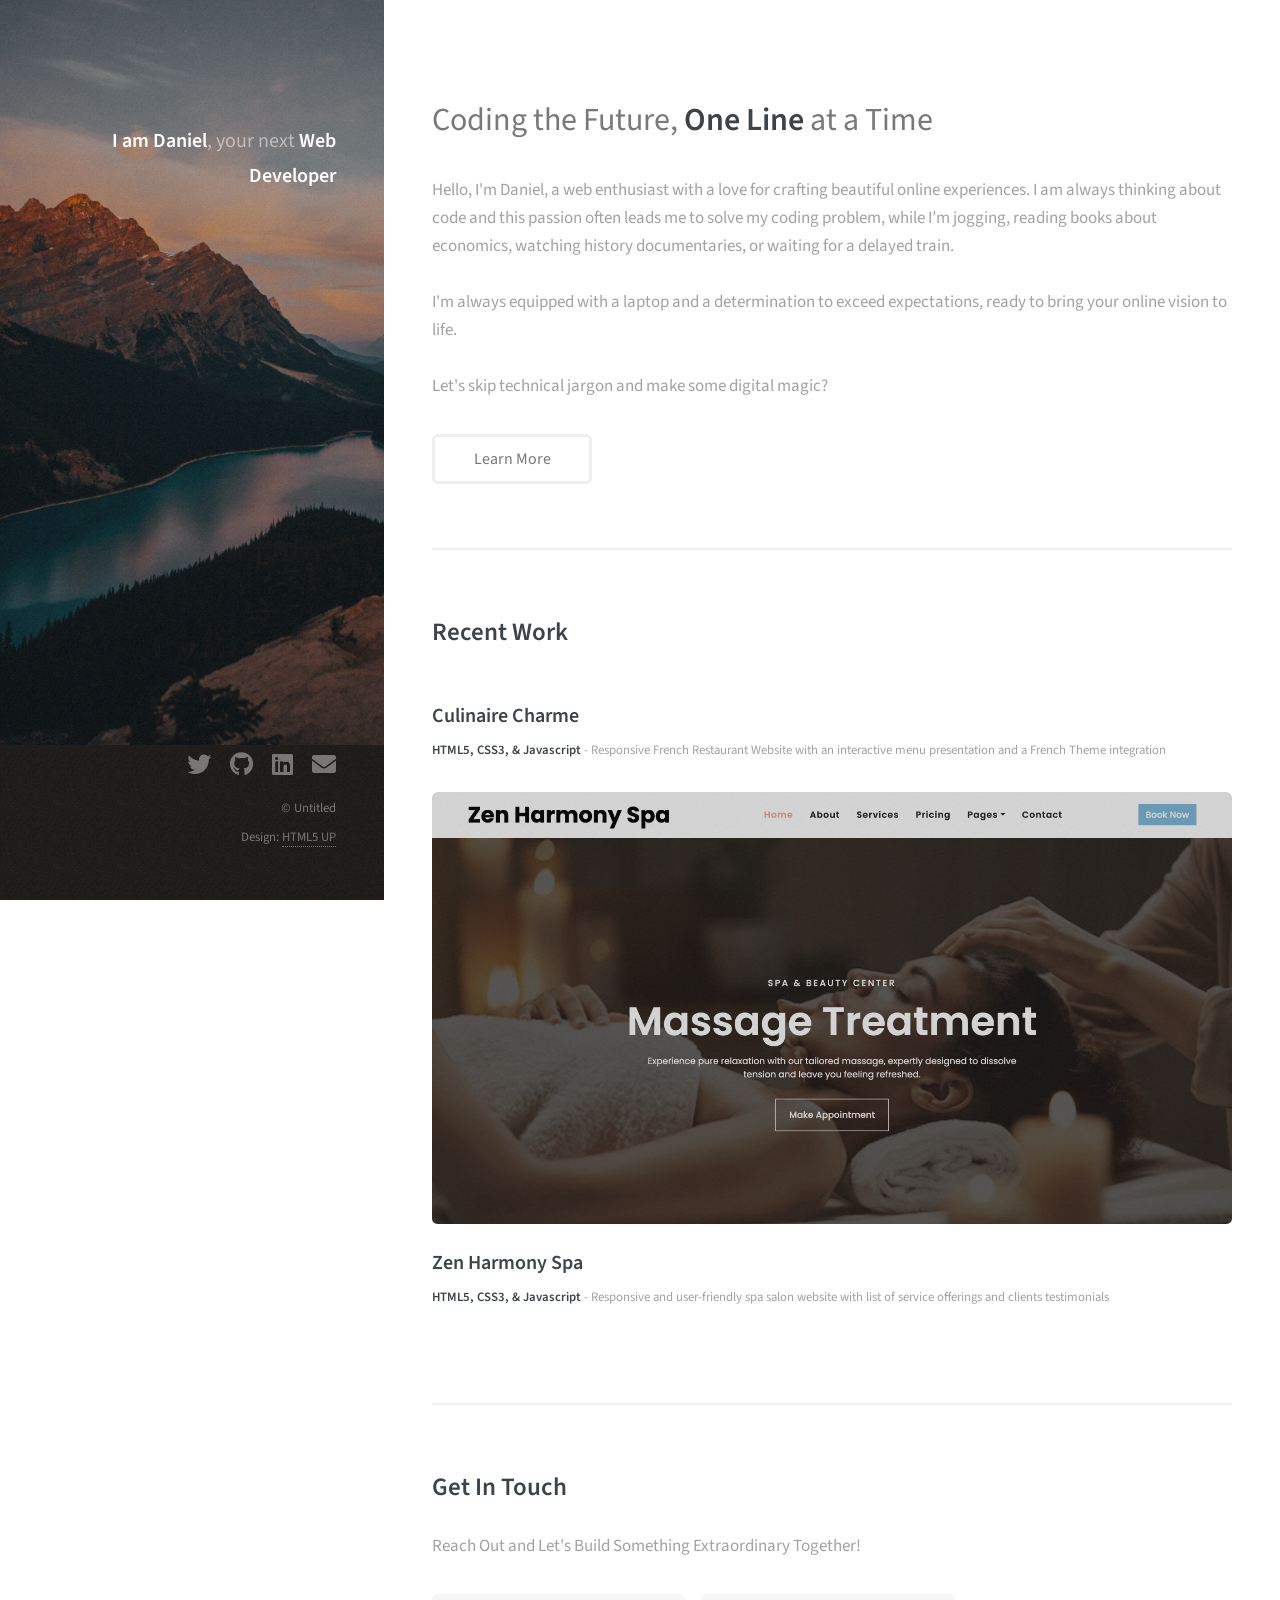
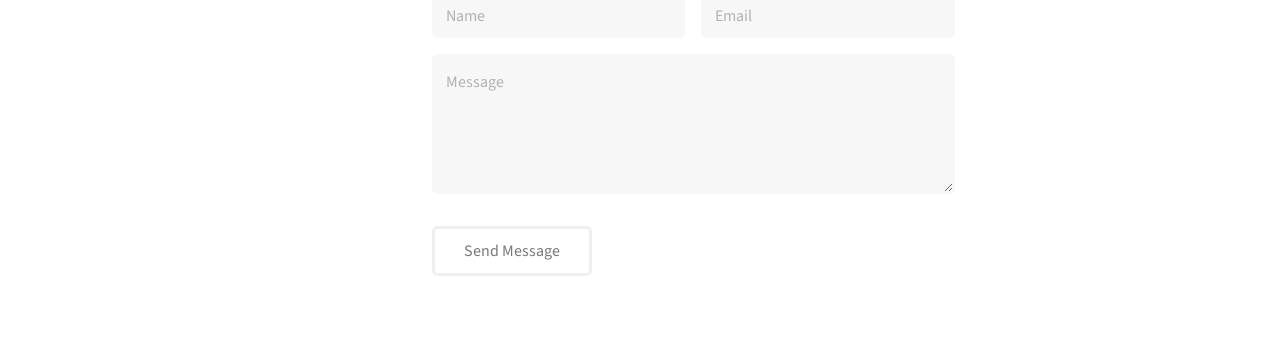
==== portoflio page/index.html @ 296cb133 "Your commit message here" ====
<!DOCTYPE HTML>
<!--
	Strata by HTML5 UP
	html5up.net | @ajlkn
	Free for personal and commercial use under the CCA 3.0 license (html5up.net/license)
-->
<html>

<head>
	<title>Strata by HTML5 UP</title>
	<meta charset="utf-8" />
	<meta name="viewport" content="width=device-width, initial-scale=1, user-scalable=no" />
	<link rel="stylesheet" href="assets/css/main.css" />
</head>

<body class="is-preload">

	<!-- Header -->
	<header id="header">
		<div class="inner">
			<a href="#" class="image avatar"><img
					src="/Users/danielgorbachev/Desktop/100 Devs/headshots/1586202055423.jpeg" alt="" /></a>
			<h1><strong>I am Daniel</strong>, your next<br />
				<strong>Web Developer</strong>
			</h1>
		</div>
	</header>


	<!-- Main -->
	<div id="main">

		<!-- One -->
		<section id="one">
			<header class="major">
				<h2>Coding the Future, <strong> One Line </strong> at a Time</h2>
			</header>
			<p>Hello, I'm Daniel, a web enthusiast with a love for crafting beautiful online experiences. I am always
				thinking about code and this passion often leads me to solve my coding problem, while I’m jogging,
				reading books about economics, watching history documentaries, or waiting for a delayed train.
				<br><br />
				I'm always equipped with a laptop and a determination to exceed expectations, ready to bring your online
				vision
				to life.
				<br><br />
				Let's skip technical jargon and make some digital magic?
			</p>
			<ul class="actions">
				<li><a href="#" class="button" id="learnmore">Learn More</a></li>
			</ul>
		</section>

		<!-- Two -->
		<section id="two">
			<h2><strong> Recent Work</strong></h2>
			<div class="row">
				<div>
					<article class="col-6 col-12-xsmall work-item">
						<a href="/Users/danielgorbachev/Desktop/100 Devs/Portfolio/restaurant/index.html"
							class="image fit thumb"><img src="images/thumbs/02.jpg" alt="" /></a>
						<h3 id="projecttitle"><strong>Culinaire Charme</strong></h3>
						<p><strong> HTML5, CSS3, & Javascript</strong> - Responsive French Restaurant Website with an
							interactive menu
							presentation and a French Theme integration</p>
					</article>
				</div>
				<div>
					<article class="col-6 col-12-xsmall work-item">
						<a href="file:///Users/danielgorbachev/Desktop/100%20Devs/Portfolio/spa-html-template/index.html"
							class="image fit thumb"><img src="images/thumbs/01.jpg" alt="" /></a>
						<h3 id="projecttitle"> <strong> Zen Harmony Spa</strong></h3>
						<p><strong> HTML5, CSS3, & Javascript</strong> - Responsive and user-friendly spa salon website
							with list
							of service
							offerings and clients testimonials </p>
					</article>
				</div>
			</div>
			<!-- <article class="col-6 col-12-xsmall work-item">
					<a href="images/fulls/03.jpg" class="image fit thumb"><img src="images/thumbs/03.jpg" alt="" /></a>
					<h3>Tortor metus commodo</h3>
					<p>Lorem ipsum dolor sit amet nisl sed nullam feugiat.</p>
				</article>
				<article class="col-6 col-12-xsmall work-item">
					<a href="images/fulls/04.jpg" class="image fit thumb"><img src="images/thumbs/04.jpg" alt="" /></a>
					<h3>Quam neque phasellus</h3>
					<p>Lorem ipsum dolor sit amet nisl sed nullam feugiat.</p>
				</article>
				<article class="col-6 col-12-xsmall work-item">
					<a href="images/fulls/05.jpg" class="image fit thumb"><img src="images/thumbs/05.jpg" alt="" /></a>
					<h3>Nunc enim commodo aliquet</h3>
					<p>Lorem ipsum dolor sit amet nisl sed nullam feugiat.</p>
				</article>
				<article class="col-6 col-12-xsmall work-item">
					<a href="images/fulls/06.jpg" class="image fit thumb"><img src="images/thumbs/06.jpg" alt="" /></a>
					<h3>Risus ornare lacinia</h3>
					<p>Lorem ipsum dolor sit amet nisl sed nullam feugiat.</p>
				</article> -->
			<!-- </div>
			<ul class="actions">
				<li><a href="#" class="button">Full Portfolio</a></li>
			</ul> -->
		</section>

		<!-- Three -->
		<section id="three">
			<h2> <strong> Get In Touch</strong></h2>
			<p>Reach Out and Let's Build Something Extraordinary Together!</p>
			<div class="row">
				<div class="col-8 col-12-small">
					<form method="post" action="#">
						<div class="row gtr-uniform gtr-50">
							<div class="col-6 col-12-xsmall"><input type="text" name="name" id="name"
									placeholder="Name" /></div>
							<div class="col-6 col-12-xsmall"><input type="email" name="email" id="email"
									placeholder="Email" /></div>
							<div class="col-12"><textarea name="message" id="message" placeholder="Message"
									rows="4"></textarea></div>
						</div>
					</form>
					<ul class="actions">
						<li><input type="submit" value="Send Message" /></li>
					</ul>
				</div>
				<!-- <div class="col-4 col-12-small">
					<ul class="labeled-icons">
						<li>
							<h3 class="icon solid fa-home"><span class="label">Address</span></h3>
							1234 Somewhere Rd.<br />
							Nashville, TN 00000<br />
							United States
						</li>
						<li>
							<h3 class="icon solid fa-mobile-alt"><span class="label">Phone</span></h3>
							000-000-0000
						</li>
						<li>
							<h3 class="icon solid fa-envelope"><span class="label">Email</span></h3>
							<a href="#">hello@untitled.tld</a>
						</li>
					</ul>
				</div> -->
			</div>
		</section>

		<!-- Four -->
		<!--
					<section id="four">
						<h2>Elements</h2>

						<section>
							<h4>Text</h4>
							<p>This is <b>bold</b> and this is <strong>strong</strong>. This is <i>italic</i> and this is <em>emphasized</em>.
							This is <sup>superscript</sup> text and this is <sub>subscript</sub> text.
							This is <u>underlined</u> and this is code: <code>for (;;) { ... }</code>. Finally, <a href="#">this is a link</a>.</p>
							<hr />
							<header>
								<h4>Heading with a Subtitle</h4>
								<p>Lorem ipsum dolor sit amet nullam id egestas urna aliquam</p>
							</header>
							<p>Nunc lacinia ante nunc ac lobortis. Interdum adipiscing gravida odio porttitor sem non mi integer non faucibus ornare mi ut ante amet placerat aliquet. Volutpat eu sed ante lacinia sapien lorem accumsan varius montes viverra nibh in adipiscing blandit tempus accumsan.</p>
							<header>
								<h5>Heading with a Subtitle</h5>
								<p>Lorem ipsum dolor sit amet nullam id egestas urna aliquam</p>
							</header>
							<p>Nunc lacinia ante nunc ac lobortis. Interdum adipiscing gravida odio porttitor sem non mi integer non faucibus ornare mi ut ante amet placerat aliquet. Volutpat eu sed ante lacinia sapien lorem accumsan varius montes viverra nibh in adipiscing blandit tempus accumsan.</p>
							<hr />
							<h2>Heading Level 2</h2>
							<h3>Heading Level 3</h3>
							<h4>Heading Level 4</h4>
							<h5>Heading Level 5</h5>
							<h6>Heading Level 6</h6>
							<hr />
							<h5>Blockquote</h5>
							<blockquote>Fringilla nisl. Donec accumsan interdum nisi, quis tincidunt felis sagittis eget tempus euismod. Vestibulum ante ipsum primis in faucibus vestibulum. Blandit adipiscing eu felis iaculis volutpat ac adipiscing accumsan faucibus. Vestibulum ante ipsum primis in faucibus lorem ipsum dolor sit amet nullam adipiscing eu felis.</blockquote>
							<h5>Preformatted</h5>
							<pre><code>i = 0;

while (!deck.isInOrder()) {
print 'Iteration ' + i;
deck.shuffle();
i++;
}

print 'It took ' + i + ' iterations to sort the deck.';</code></pre>
						</section>

						<section>
							<h4>Lists</h4>
							<div class="row">
								<div class="col-6 col-12-xsmall">
									<h5>Unordered</h5>
									<ul>
										<li>Dolor pulvinar etiam magna etiam.</li>
										<li>Sagittis adipiscing lorem eleifend.</li>
										<li>Felis enim feugiat dolore viverra.</li>
									</ul>
									<h5>Alternate</h5>
									<ul class="alt">
										<li>Dolor pulvinar etiam magna etiam.</li>
										<li>Sagittis adipiscing lorem eleifend.</li>
										<li>Felis enim feugiat dolore viverra.</li>
									</ul>
								</div>
								<div class="col-6 col-12-xsmall">
									<h5>Ordered</h5>
									<ol>
										<li>Dolor pulvinar etiam magna etiam.</li>
										<li>Etiam vel felis at lorem sed viverra.</li>
										<li>Felis enim feugiat dolore viverra.</li>
										<li>Dolor pulvinar etiam magna etiam.</li>
										<li>Etiam vel felis at lorem sed viverra.</li>
										<li>Felis enim feugiat dolore viverra.</li>
									</ol>
									<h5>Icons</h5>
									<ul class="icons">
										<li><a href="#" class="icon brands fa-twitter"><span class="label">Twitter</span></a></li>
										<li><a href="#" class="icon brands fa-facebook-f"><span class="label">Facebook</span></a></li>
										<li><a href="#" class="icon brands fa-instagram"><span class="label">Instagram</span></a></li>
										<li><a href="#" class="icon brands fa-github"><span class="label">Github</span></a></li>
										<li><a href="#" class="icon brands fa-dribbble"><span class="label">Dribbble</span></a></li>
										<li><a href="#" class="icon brands fa-tumblr"><span class="label">Tumblr</span></a></li>
									</ul>
								</div>
							</div>
							<h5>Actions</h5>
							<ul class="actions">
								<li><a href="#" class="button primary">Default</a></li>
								<li><a href="#" class="button">Default</a></li>
							</ul>
							<ul class="actions small">
								<li><a href="#" class="button primary small">Small</a></li>
								<li><a href="#" class="button small">Small</a></li>
							</ul>
							<div class="row">
								<div class="col-6 col-12-small">
									<ul class="actions stacked">
										<li><a href="#" class="button primary">Default</a></li>
										<li><a href="#" class="button">Default</a></li>
									</ul>
								</div>
								<div class="col-6 col-12-small">
									<ul class="actions stacked">
										<li><a href="#" class="button primary small">Small</a></li>
										<li><a href="#" class="button small">Small</a></li>
									</ul>
								</div>
								<div class="col-6 col-12-small">
									<ul class="actions stacked">
										<li><a href="#" class="button primary fit">Default</a></li>
										<li><a href="#" class="button fit">Default</a></li>
									</ul>
								</div>
								<div class="col-6 col-12-small">
									<ul class="actions stacked">
										<li><a href="#" class="button primary small fit">Small</a></li>
										<li><a href="#" class="button small fit">Small</a></li>
									</ul>
								</div>
							</div>
						</section>

						<section>
							<h4>Table</h4>
							<h5>Default</h5>
							<div class="table-wrapper">
								<table>
									<thead>
										<tr>
											<th>Name</th>
											<th>Description</th>
											<th>Price</th>
										</tr>
									</thead>
									<tbody>
										<tr>
											<td>Item One</td>
											<td>Ante turpis integer aliquet porttitor.</td>
											<td>29.99</td>
										</tr>
										<tr>
											<td>Item Two</td>
											<td>Vis ac commodo adipiscing arcu aliquet.</td>
											<td>19.99</td>
										</tr>
										<tr>
											<td>Item Three</td>
											<td> Morbi faucibus arcu accumsan lorem.</td>
											<td>29.99</td>
										</tr>
										<tr>
											<td>Item Four</td>
											<td>Vitae integer tempus condimentum.</td>
											<td>19.99</td>
										</tr>
										<tr>
											<td>Item Five</td>
											<td>Ante turpis integer aliquet porttitor.</td>
											<td>29.99</td>
										</tr>
									</tbody>
									<tfoot>
										<tr>
											<td colspan="2"></td>
											<td>100.00</td>
										</tr>
									</tfoot>
								</table>
							</div>

							<h5>Alternate</h5>
							<div class="table-wrapper">
								<table class="alt">
									<thead>
										<tr>
											<th>Name</th>
											<th>Description</th>
											<th>Price</th>
										</tr>
									</thead>
									<tbody>
										<tr>
											<td>Item One</td>
											<td>Ante turpis integer aliquet porttitor.</td>
											<td>29.99</td>
										</tr>
										<tr>
											<td>Item Two</td>
											<td>Vis ac commodo adipiscing arcu aliquet.</td>
											<td>19.99</td>
										</tr>
										<tr>
											<td>Item Three</td>
											<td> Morbi faucibus arcu accumsan lorem.</td>
											<td>29.99</td>
										</tr>
										<tr>
											<td>Item Four</td>
											<td>Vitae integer tempus condimentum.</td>
											<td>19.99</td>
										</tr>
										<tr>
											<td>Item Five</td>
											<td>Ante turpis integer aliquet porttitor.</td>
											<td>29.99</td>
										</tr>
									</tbody>
									<tfoot>
										<tr>
											<td colspan="2"></td>
											<td>100.00</td>
										</tr>
									</tfoot>
								</table>
							</div>
						</section>

						<section>
							<h4>Buttons</h4>
							<ul class="actions">
								<li><a href="#" class="button primary">Primary</a></li>
								<li><a href="#" class="button">Default</a></li>
							</ul>
							<ul class="actions">
								<li><a href="#" class="button large">Large</a></li>
								<li><a href="#" class="button">Default</a></li>
								<li><a href="#" class="button small">Small</a></li>
							</ul>
							<ul class="actions fit">
								<li><a href="#" class="button primary fit">Fit</a></li>
								<li><a href="#" class="button fit">Fit</a></li>
							</ul>
							<ul class="actions fit small">
								<li><a href="#" class="button primary fit small">Fit + Small</a></li>
								<li><a href="#" class="button fit small">Fit + Small</a></li>
							</ul>
							<ul class="actions">
								<li><a href="#" class="button primary icon solid fa-download">Icon</a></li>
								<li><a href="#" class="button icon solid fa-download">Icon</a></li>
							</ul>
							<ul class="actions">
								<li><span class="button primary disabled">Primary</span></li>
								<li><span class="button disabled">Default</span></li>
							</ul>
						</section>

						<section>
							<h4>Form</h4>
							<form method="post" action="#">
								<div class="row gtr-uniform gtr-50">
									<div class="col-6 col-12-xsmall">
										<input type="text" name="demo-name" id="demo-name" value="" placeholder="Name" />
									</div>
									<div class="col-6 col-12-xsmall">
										<input type="email" name="demo-email" id="demo-email" value="" placeholder="Email" />
									</div>
									<div class="col-12">
										<select name="demo-category" id="demo-category">
											<option value="">- Category -</option>
											<option value="1">Manufacturing</option>
											<option value="1">Shipping</option>
											<option value="1">Administration</option>
											<option value="1">Human Resources</option>
										</select>
									</div>
									<div class="col-4 col-12-small">
										<input type="radio" id="demo-priority-low" name="demo-priority" checked>
										<label for="demo-priority-low">Low Priority</label>
									</div>
									<div class="col-4 col-12-small">
										<input type="radio" id="demo-priority-normal" name="demo-priority">
										<label for="demo-priority-normal">Normal Priority</label>
									</div>
									<div class="col-4 col-12-small">
										<input type="radio" id="demo-priority-high" name="demo-priority">
										<label for="demo-priority-high">High Priority</label>
									</div>
									<div class="col-6 col-12-small">
										<input type="checkbox" id="demo-copy" name="demo-copy">
										<label for="demo-copy">Email me a copy of this message</label>
									</div>
									<div class="col-6 col-12-small">
										<input type="checkbox" id="demo-human" name="demo-human" checked>
										<label for="demo-human">I am a human and not a robot</label>
									</div>
									<div class="col-12">
										<textarea name="demo-message" id="demo-message" placeholder="Enter your message" rows="6"></textarea>
									</div>
									<div class="col-12">
										<ul class="actions">
											<li><input type="submit" value="Send Message" class="primary" /></li>
											<li><input type="reset" value="Reset" /></li>
										</ul>
									</div>
								</div>
							</form>
						</section>

						<section>
							<h4>Image</h4>
							<h5>Fit</h5>
							<div class="box alt">
								<div class="row gtr-50 gtr-uniform">
									<div class="col-12"><span class="image fit"><img src="images/fulls/05.jpg" alt="" /></span></div>
									<div class="col-4"><span class="image fit"><img src="images/thumbs/01.jpg" alt="" /></span></div>
									<div class="col-4"><span class="image fit"><img src="images/thumbs/02.jpg" alt="" /></span></div>
									<div class="col-4"><span class="image fit"><img src="images/thumbs/03.jpg" alt="" /></span></div>
									<div class="col-4"><span class="image fit"><img src="images/thumbs/04.jpg" alt="" /></span></div>
									<div class="col-4"><span class="image fit"><img src="images/thumbs/05.jpg" alt="" /></span></div>
									<div class="col-4"><span class="image fit"><img src="images/thumbs/06.jpg" alt="" /></span></div>
									<div class="col-4"><span class="image fit"><img src="images/thumbs/03.jpg" alt="" /></span></div>
									<div class="col-4"><span class="image fit"><img src="images/thumbs/02.jpg" alt="" /></span></div>
									<div class="col-4"><span class="image fit"><img src="images/thumbs/01.jpg" alt="" /></span></div>
								</div>
							</div>
							<h5>Left &amp; Right</h5>
							<p><span class="image left"><img src="images/avatar.jpg" alt="" /></span>Fringilla nisl. Donec accumsan interdum nisi, quis tincidunt felis sagittis eget. tempus euismod. Vestibulum ante ipsum primis in faucibus vestibulum. Blandit adipiscing eu felis iaculis volutpat ac adipiscing accumsan eu faucibus. Integer ac pellentesque praesent tincidunt felis sagittis eget. tempus euismod. Vestibulum ante ipsum primis in faucibus vestibulum. Blandit adipiscing eu felis iaculis volutpat ac adipiscing accumsan eu faucibus. Integer ac pellentesque praesent. Donec accumsan interdum nisi, quis tincidunt felis sagittis eget. tempus euismod. Vestibulum ante ipsum primis in faucibus vestibulum. Blandit adipiscing eu felis iaculis volutpat ac adipiscing accumsan eu faucibus. Integer ac pellentesque praesent tincidunt felis sagittis eget. tempus euismod. Vestibulum ante ipsum primis in faucibus vestibulum. Blandit adipiscing eu felis iaculis volutpat ac adipiscing accumsan eu faucibus. Integer ac pellentesque praesent.</p>
							<p><span class="image right"><img src="images/avatar.jpg" alt="" /></span>Fringilla nisl. Donec accumsan interdum nisi, quis tincidunt felis sagittis eget. tempus euismod. Vestibulum ante ipsum primis in faucibus vestibulum. Blandit adipiscing eu felis iaculis volutpat ac adipiscing accumsan eu faucibus. Integer ac pellentesque praesent tincidunt felis sagittis eget. tempus euismod. Vestibulum ante ipsum primis in faucibus vestibulum. Blandit adipiscing eu felis iaculis volutpat ac adipiscing accumsan eu faucibus. Integer ac pellentesque praesent. Donec accumsan interdum nisi, quis tincidunt felis sagittis eget. tempus euismod. Vestibulum ante ipsum primis in faucibus vestibulum. Blandit adipiscing eu felis iaculis volutpat ac adipiscing accumsan eu faucibus. Integer ac pellentesque praesent tincidunt felis sagittis eget. tempus euismod. Vestibulum ante ipsum primis in faucibus vestibulum. Blandit adipiscing eu felis iaculis volutpat ac adipiscing accumsan eu faucibus. Integer ac pellentesque praesent.</p>
						</section>

					</section>
				-->

	</div>

	<!-- Footer -->
	<footer id="footer">
		<div class="inner">
			<ul class="icons">
				<li><a href="https://twitter.com/goribaldy19" class="icon brands fa-twitter"><span
							class="label">Twitter</span></a></li>
				<li><a href="https://github.com/dgorik" class="icon brands fa-github"><span
							class="label">Github</span></a></li>
				<li><a href="https://www.linkedin.com/in/danielgorbachev1/" class="icon brands fa-linkedin"><span
							class="label">Linkedin</span></a></li>
				<li><a href="mailto:dgorbachev06@gmail.com" class="icon solid fa-envelope"><span
							class="label">Email</span></a>
				</li>
			</ul>
			<ul class="copyright">
				<li>&copy; Untitled</li>
				<li>Design: <a href="http://html5up.net">HTML5 UP</a></li>
			</ul>
		</div>
	</footer>

	<!-- Scripts -->
	<script src="assets/js/jquery.min.js"></script>
	<script src="assets/js/jquery.poptrox.min.js"></script>
	<script src="assets/js/browser.min.js"></script>
	<script src="assets/js/breakpoints.min.js"></script>
	<script src="assets/js/util.js"></script>
	<script src="assets/js/main.js"></script>

</body>

</html>
---- portoflio page/assets/css/main.css ----
@import url("fontawesome-all.min.css");
@import url("https://fonts.googleapis.com/css?family=Source+Sans+Pro:400,400italic");

/*
	Strata by HTML5 UP
	html5up.net | @ajlkn
	Free for personal and commercial use under the CCA 3.0 license (html5up.net/license)
*/

html,
body,
div,
span,
applet,
object,
iframe,
h1,
h2,
h3,
h4,
h5,
h6,
p,
blockquote,
pre,
a,
abbr,
acronym,
address,
big,
cite,
code,
del,
dfn,
em,
img,
ins,
kbd,
q,
s,
samp,
small,
strike,
strong,
sub,
sup,
tt,
var,
b,
u,
i,
center,
dl,
dt,
dd,
ol,
ul,
li,
fieldset,
form,
label,
legend,
table,
caption,
tbody,
tfoot,
thead,
tr,
th,
td,
article,
aside,
canvas,
details,
embed,
figure,
figcaption,
footer,
header,
hgroup,
menu,
nav,
output,
ruby,
section,
summary,
time,
mark,
audio,
video {
	margin: 0;
	padding: 0;
	border: 0;
	font-size: 100%;
	font: inherit;
	vertical-align: baseline;
}

article,
aside,
details,
figcaption,
figure,
footer,
header,
hgroup,
menu,
nav,
section {
	display: block;
}

body {
	line-height: 1;
}

ol,
ul {
	list-style: none;
}

blockquote,
q {
	quotes: none;
}

blockquote:before,
blockquote:after,
q:before,
q:after {
	content: '';
	content: none;
}

table {
	border-collapse: collapse;
	border-spacing: 0;
}

body {
	-webkit-text-size-adjust: none;
}

mark {
	background-color: transparent;
	color: inherit;
}

input::-moz-focus-inner {
	border: 0;
	padding: 0;
}

input,
select,
textarea {
	-moz-appearance: none;
	-webkit-appearance: none;
	-ms-appearance: none;
	appearance: none;
}

/* Basic */

html {
	box-sizing: border-box;
}

*,
*:before,
*:after {
	box-sizing: inherit;
}

body {
	background: #fff;
}

body.is-preload *,
body.is-preload *:before,
body.is-preload *:after {
	-moz-animation: none !important;
	-webkit-animation: none !important;
	-ms-animation: none !important;
	animation: none !important;
	-moz-transition: none !important;
	-webkit-transition: none !important;
	-ms-transition: none !important;
	transition: none !important;
}

body,
input,
select,
textarea {
	color: #a2a2a2;
	font-family: "Source Sans Pro", Helvetica, sans-serif;
	font-size: 16pt;
	font-weight: 400;
	line-height: 1.75em;
}

a {
	-moz-transition: color 0.2s ease-in-out, border-color 0.2s ease-in-out;
	-webkit-transition: color 0.2s ease-in-out, border-color 0.2s ease-in-out;
	-ms-transition: color 0.2s ease-in-out, border-color 0.2s ease-in-out;
	transition: color 0.2s ease-in-out, border-color 0.2s ease-in-out;
	border-bottom: dotted 1px;
	color: #49bf9d;
	text-decoration: none;
}

a:hover {
	border-bottom-color: transparent;
	color: #49bf9d !important;
	text-decoration: none;
}

strong,
b {
	color: #787878;
	font-weight: 400;
}

em,
i {
	font-style: italic;
}

p {
	margin: 0 0 2em 0;
}

h1,
h2,
h3,
h4,
h5,
h6 {
	color: #787878;
	font-weight: 400;
	line-height: 1em;
	margin: 0 0 1em 0;
}

h1 a,
h2 a,
h3 a,
h4 a,
h5 a,
h6 a {
	color: inherit;
	text-decoration: none;
}

h1 {
	font-size: 2em;
	line-height: 1.5em;
}

h2 {
	font-size: 1.5em;
	line-height: 1.5em;
}

h3 {
	font-size: 1.25em;
	line-height: 1.5em;
}

h4 {
	font-size: 1.1em;
	line-height: 1.5em;
}

h5 {
	font-size: 0.9em;
	line-height: 1.5em;
}

h6 {
	font-size: 0.7em;
	line-height: 1.5em;
}

sub {
	font-size: 0.8em;
	position: relative;
	top: 0.5em;
}

sup {
	font-size: 0.8em;
	position: relative;
	top: -0.5em;
}

hr {
	border: 0;
	border-bottom: solid 2px #efefef;
	margin: 2em 0;
}

hr.major {
	margin: 3em 0;
}

blockquote {
	border-left: solid 6px #efefef;
	font-style: italic;
	margin: 0 0 2em 0;
	padding: 0.5em 0 0.5em 1.5em;
}

code {
	background: #f7f7f7;
	border-radius: 0.35em;
	border: solid 2px #efefef;
	font-family: "Courier New", monospace;
	font-size: 0.9em;
	margin: 0 0.25em;
	padding: 0.25em 0.65em;
}

pre {
	-webkit-overflow-scrolling: touch;
	font-family: "Courier New", monospace;
	font-size: 0.9em;
	margin: 0 0 2em 0;
}

pre code {
	display: block;
	line-height: 1.75em;
	padding: 1em 1.5em;
	overflow-x: auto;
}

.align-left {
	text-align: left;
}

.align-center {
	text-align: center;
}

.align-right {
	text-align: right;
}

/* Container */

.container {
	margin: 0 auto;
	max-width: calc(100% - 4em);
	width: 100%;
}

.container.xsmall {
	width: 25%;
}

.container.small {
	width: 50%;
}

.container.medium {
	width: 75%;
}

.container.large {
	width: 125%;
}

.container.xlarge {
	width: 150%;
}

.container.max {
	width: 100%;
}

@media screen and (max-width: 980px) {

	.container {
		width: 100% !important;
		max-width: 100% !important;
	}

}

@media screen and (max-width: 480px) {

	.container {
		max-width: calc(100% - 3em);
	}

}

/* Row */

.row {
	display: flex;
	flex-wrap: wrap;
	box-sizing: border-box;
	align-items: stretch;
}

.row>* {
	box-sizing: border-box;
}

.row.gtr-uniform>*> :last-child {
	margin-bottom: 0;
}

.row.aln-left {
	justify-content: flex-start;
}

.row.aln-center {
	justify-content: center;
}

.row.aln-right {
	justify-content: flex-end;
}

.row.aln-top {
	align-items: flex-start;
}

.row.aln-middle {
	align-items: center;
}

.row.aln-bottom {
	align-items: flex-end;
}

.row>.imp {
	order: -1;
}

.row>.col-1 {
	width: 8.33333%;
}

.row>.off-1 {
	margin-left: 8.33333%;
}

.row>.col-2 {
	width: 16.66667%;
}

.row>.off-2 {
	margin-left: 16.66667%;
}

.row>.col-3 {
	width: 25%;
}

.row>.off-3 {
	margin-left: 25%;
}

.row>.col-4 {
	width: 33.33333%;
}

.row>.off-4 {
	margin-left: 33.33333%;
}

.row>.col-5 {
	width: 41.66667%;
}

.row>.off-5 {
	margin-left: 41.66667%;
}

.row>.col-6 {
	width: 50%;
}

.row>.off-6 {
	margin-left: 50%;
}

.row>.col-7 {
	width: 58.33333%;
}

.row>.off-7 {
	margin-left: 58.33333%;
}

.row>.col-8 {
	width: 66.66667%;
}

.row>.off-8 {
	margin-left: 66.66667%;
}

.row>.col-9 {
	width: 75%;
}

.row>.off-9 {
	margin-left: 75%;
}

.row>.col-10 {
	width: 83.33333%;
}

.row>.off-10 {
	margin-left: 83.33333%;
}

.row>.col-11 {
	width: 91.66667%;
}

.row>.off-11 {
	margin-left: 91.66667%;
}

.row>.col-12 {
	width: 100%;
}

.row>.off-12 {
	margin-left: 100%;
}

.row.gtr-0 {
	margin-top: 0;
	margin-left: 0em;
}

.row.gtr-0>* {
	padding: 0 0 0 0em;
}

.row.gtr-0.gtr-uniform {
	margin-top: 0em;
}

.row.gtr-0.gtr-uniform>* {
	padding-top: 0em;
}

.row.gtr-25 {
	margin-top: 0;
	margin-left: -0.625em;
}

.row.gtr-25>* {
	padding: 0 0 0 0.625em;
}

.row.gtr-25.gtr-uniform {
	margin-top: -0.625em;
}

.row.gtr-25.gtr-uniform>* {
	padding-top: 0.625em;
}

.row.gtr-50 {
	margin-top: 0;
	margin-left: -1.25em;
}

.row.gtr-50>* {
	padding: 0 0 0 1.25em;
}

.row.gtr-50.gtr-uniform {
	margin-top: -1.25em;
}

.row.gtr-50.gtr-uniform>* {
	padding-top: 1.25em;
}

.row {
	margin-top: 0;
	margin-left: -2.5em;
}

.row>* {
	padding: 0 0 0 2.5em;
}

.row.gtr-uniform {
	margin-top: -2.5em;
}

.row.gtr-uniform>* {
	padding-top: 2.5em;
}

.row.gtr-150 {
	margin-top: 0;
	margin-left: -3.75em;
}

.row.gtr-150>* {
	padding: 0 0 0 3.75em;
}

.row.gtr-150.gtr-uniform {
	margin-top: -3.75em;
}

.row.gtr-150.gtr-uniform>* {
	padding-top: 3.75em;
}

.row.gtr-200 {
	margin-top: 0;
	margin-left: -5em;
}

.row.gtr-200>* {
	padding: 0 0 0 5em;
}

.row.gtr-200.gtr-uniform {
	margin-top: -5em;
}

.row.gtr-200.gtr-uniform>* {
	padding-top: 5em;
}

@media screen and (max-width: 1800px) {

	.row {
		display: flex;
		flex-wrap: wrap;
		box-sizing: border-box;
		align-items: stretch;
	}

	.row>* {
		box-sizing: border-box;
	}

	.row.gtr-uniform>*> :last-child {
		margin-bottom: 0;
	}

	.row.aln-left {
		justify-content: flex-start;
	}

	.row.aln-center {
		justify-content: center;
	}

	.row.aln-right {
		justify-content: flex-end;
	}

	.row.aln-top {
		align-items: flex-start;
	}

	.row.aln-middle {
		align-items: center;
	}

	.row.aln-bottom {
		align-items: flex-end;
	}

	.row>.imp-xlarge {
		order: -1;
	}

	.row>.col-1-xlarge {
		width: 8.33333%;
	}

	.row>.off-1-xlarge {
		margin-left: 8.33333%;
	}

	.row>.col-2-xlarge {
		width: 16.66667%;
	}

	.row>.off-2-xlarge {
		margin-left: 16.66667%;
	}

	.row>.col-3-xlarge {
		width: 25%;
	}

	.row>.off-3-xlarge {
		margin-left: 25%;
	}

	.row>.col-4-xlarge {
		width: 33.33333%;
	}

	.row>.off-4-xlarge {
		margin-left: 33.33333%;
	}

	.row>.col-5-xlarge {
		width: 41.66667%;
	}

	.row>.off-5-xlarge {
		margin-left: 41.66667%;
	}

	.row>.col-6-xlarge {
		width: 50%;
	}

	.row>.off-6-xlarge {
		margin-left: 50%;
	}

	.row>.col-7-xlarge {
		width: 58.33333%;
	}

	.row>.off-7-xlarge {
		margin-left: 58.33333%;
	}

	.row>.col-8-xlarge {
		width: 66.66667%;
	}

	.row>.off-8-xlarge {
		margin-left: 66.66667%;
	}

	.row>.col-9-xlarge {
		width: 75%;
	}

	.row>.off-9-xlarge {
		margin-left: 75%;
	}

	.row>.col-10-xlarge {
		width: 83.33333%;
	}

	.row>.off-10-xlarge {
		margin-left: 83.33333%;
	}

	.row>.col-11-xlarge {
		width: 91.66667%;
	}

	.row>.off-11-xlarge {
		margin-left: 91.66667%;
	}

	.row>.col-12-xlarge {
		width: 100%;
	}

	.row>.off-12-xlarge {
		margin-left: 100%;
	}

	.row.gtr-0 {
		margin-top: 0;
		margin-left: 0em;
	}

	.row.gtr-0>* {
		padding: 0 0 0 0em;
	}

	.row.gtr-0.gtr-uniform {
		margin-top: 0em;
	}

	.row.gtr-0.gtr-uniform>* {
		padding-top: 0em;
	}

	.row.gtr-25 {
		margin-top: 0;
		margin-left: -0.625em;
	}

	.row.gtr-25>* {
		padding: 0 0 0 0.625em;
	}

	.row.gtr-25.gtr-uniform {
		margin-top: -0.625em;
	}

	.row.gtr-25.gtr-uniform>* {
		padding-top: 0.625em;
	}

	.row.gtr-50 {
		margin-top: 0;
		margin-left: -1.25em;
	}

	.row.gtr-50>* {
		padding: 0 0 0 1.25em;
	}

	.row.gtr-50.gtr-uniform {
		margin-top: -1.25em;
	}

	.row.gtr-50.gtr-uniform>* {
		padding-top: 1.25em;
	}

	.row {
		margin-top: 0;
		margin-left: -2.5em;
	}

	.row>* {
		padding: 0 0 0 2.5em;
	}

	.row.gtr-uniform {
		margin-top: -2.5em;
	}

	.row.gtr-uniform>* {
		padding-top: 2.5em;
	}

	.row.gtr-150 {
		margin-top: 0;
		margin-left: -3.75em;
	}

	.row.gtr-150>* {
		padding: 0 0 0 3.75em;
	}

	.row.gtr-150.gtr-uniform {
		margin-top: -3.75em;
	}

	.row.gtr-150.gtr-uniform>* {
		padding-top: 3.75em;
	}

	.row.gtr-200 {
		margin-top: 0;
		margin-left: -5em;
	}

	.row.gtr-200>* {
		padding: 0 0 0 5em;
	}

	.row.gtr-200.gtr-uniform {
		margin-top: -5em;
	}

	.row.gtr-200.gtr-uniform>* {
		padding-top: 5em;
	}

}

@media screen and (max-width: 1280px) {

	.row {
		display: flex;
		flex-wrap: wrap;
		box-sizing: border-box;
		align-items: stretch;
	}

	.row>* {
		box-sizing: border-box;
	}

	.row.gtr-uniform>*> :last-child {
		margin-bottom: 0;
	}

	.row.aln-left {
		justify-content: flex-start;
	}

	.row.aln-center {
		justify-content: center;
	}

	.row.aln-right {
		justify-content: flex-end;
	}

	.row.aln-top {
		align-items: flex-start;
	}

	.row.aln-middle {
		align-items: center;
	}

	.row.aln-bottom {
		align-items: flex-end;
	}

	.row>.imp-large {
		order: -1;
	}

	.row>.col-1-large {
		width: 8.33333%;
	}

	.row>.off-1-large {
		margin-left: 8.33333%;
	}

	.row>.col-2-large {
		width: 16.66667%;
	}

	.row>.off-2-large {
		margin-left: 16.66667%;
	}

	.row>.col-3-large {
		width: 25%;
	}

	.row>.off-3-large {
		margin-left: 25%;
	}

	.row>.col-4-large {
		width: 33.33333%;
	}

	.row>.off-4-large {
		margin-left: 33.33333%;
	}

	.row>.col-5-large {
		width: 41.66667%;
	}

	.row>.off-5-large {
		margin-left: 41.66667%;
	}

	.row>.col-6-large {
		width: 50%;
	}

	.row>.off-6-large {
		margin-left: 50%;
	}

	.row>.col-7-large {
		width: 58.33333%;
	}

	.row>.off-7-large {
		margin-left: 58.33333%;
	}

	.row>.col-8-large {
		width: 66.66667%;
	}

	.row>.off-8-large {
		margin-left: 66.66667%;
	}

	.row>.col-9-large {
		width: 75%;
	}

	.row>.off-9-large {
		margin-left: 75%;
	}

	.row>.col-10-large {
		width: 83.33333%;
	}

	.row>.off-10-large {
		margin-left: 83.33333%;
	}

	.row>.col-11-large {
		width: 91.66667%;
	}

	.row>.off-11-large {
		margin-left: 91.66667%;
	}

	.row>.col-12-large {
		width: 100%;
	}

	.row>.off-12-large {
		margin-left: 100%;
	}

	.row.gtr-0 {
		margin-top: 0;
		margin-left: 0em;
	}

	.row.gtr-0>* {
		padding: 0 0 0 0em;
	}

	.row.gtr-0.gtr-uniform {
		margin-top: 0em;
	}

	.row.gtr-0.gtr-uniform>* {
		padding-top: 0em;
	}

	.row.gtr-25 {
		margin-top: 0;
		margin-left: -0.5em;
	}

	.row.gtr-25>* {
		padding: 0 0 0 0.5em;
	}

	.row.gtr-25.gtr-uniform {
		margin-top: -0.5em;
	}

	.row.gtr-25.gtr-uniform>* {
		padding-top: 0.5em;
	}

	.row.gtr-50 {
		margin-top: 0;
		margin-left: -1em;
	}

	.row.gtr-50>* {
		padding: 0 0 0 1em;
	}

	.row.gtr-50.gtr-uniform {
		margin-top: -1em;
	}

	.row.gtr-50.gtr-uniform>* {
		padding-top: 1em;
	}

	.row {
		margin-top: 0;
		margin-left: -2em;
	}

	.row>* {
		padding: 0 0 0 2em;
	}

	.row.gtr-uniform {
		margin-top: -2em;
	}

	.row.gtr-uniform>* {
		padding-top: 2em;
	}

	.row.gtr-150 {
		margin-top: 0;
		margin-left: -3em;
	}

	.row.gtr-150>* {
		padding: 0 0 0 3em;
	}

	.row.gtr-150.gtr-uniform {
		margin-top: -3em;
	}

	.row.gtr-150.gtr-uniform>* {
		padding-top: 3em;
	}

	.row.gtr-200 {
		margin-top: 0;
		margin-left: -4em;
	}

	.row.gtr-200>* {
		padding: 0 0 0 4em;
	}

	.row.gtr-200.gtr-uniform {
		margin-top: -4em;
	}

	.row.gtr-200.gtr-uniform>* {
		padding-top: 4em;
	}

}

@media screen and (max-width: 980px) {

	.row {
		display: flex;
		flex-wrap: wrap;
		box-sizing: border-box;
		align-items: stretch;
	}

	.row>* {
		box-sizing: border-box;
	}

	.row.gtr-uniform>*> :last-child {
		margin-bottom: 0;
	}

	.row.aln-left {
		justify-content: flex-start;
	}

	.row.aln-center {
		justify-content: center;
	}

	.row.aln-right {
		justify-content: flex-end;
	}

	.row.aln-top {
		align-items: flex-start;
	}

	.row.aln-middle {
		align-items: center;
	}

	.row.aln-bottom {
		align-items: flex-end;
	}

	.row>.imp-medium {
		order: -1;
	}

	.row>.col-1-medium {
		width: 8.33333%;
	}

	.row>.off-1-medium {
		margin-left: 8.33333%;
	}

	.row>.col-2-medium {
		width: 16.66667%;
	}

	.row>.off-2-medium {
		margin-left: 16.66667%;
	}

	.row>.col-3-medium {
		width: 25%;
	}

	.row>.off-3-medium {
		margin-left: 25%;
	}

	.row>.col-4-medium {
		width: 33.33333%;
	}

	.row>.off-4-medium {
		margin-left: 33.33333%;
	}

	.row>.col-5-medium {
		width: 41.66667%;
	}

	.row>.off-5-medium {
		margin-left: 41.66667%;
	}

	.row>.col-6-medium {
		width: 50%;
	}

	.row>.off-6-medium {
		margin-left: 50%;
	}

	.row>.col-7-medium {
		width: 58.33333%;
	}

	.row>.off-7-medium {
		margin-left: 58.33333%;
	}

	.row>.col-8-medium {
		width: 66.66667%;
	}

	.row>.off-8-medium {
		margin-left: 66.66667%;
	}

	.row>.col-9-medium {
		width: 75%;
	}

	.row>.off-9-medium {
		margin-left: 75%;
	}

	.row>.col-10-medium {
		width: 83.33333%;
	}

	.row>.off-10-medium {
		margin-left: 83.33333%;
	}

	.row>.col-11-medium {
		width: 91.66667%;
	}

	.row>.off-11-medium {
		margin-left: 91.66667%;
	}

	.row>.col-12-medium {
		width: 100%;
	}

	.row>.off-12-medium {
		margin-left: 100%;
	}

	.row.gtr-0 {
		margin-top: 0;
		margin-left: 0em;
	}

	.row.gtr-0>* {
		padding: 0 0 0 0em;
	}

	.row.gtr-0.gtr-uniform {
		margin-top: 0em;
	}

	.row.gtr-0.gtr-uniform>* {
		padding-top: 0em;
	}

	.row.gtr-25 {
		margin-top: 0;
		margin-left: -0.5em;
	}

	.row.gtr-25>* {
		padding: 0 0 0 0.5em;
	}

	.row.gtr-25.gtr-uniform {
		margin-top: -0.5em;
	}

	.row.gtr-25.gtr-uniform>* {
		padding-top: 0.5em;
	}

	.row.gtr-50 {
		margin-top: 0;
		margin-left: -1em;
	}

	.row.gtr-50>* {
		padding: 0 0 0 1em;
	}

	.row.gtr-50.gtr-uniform {
		margin-top: -1em;
	}

	.row.gtr-50.gtr-uniform>* {
		padding-top: 1em;
	}

	.row {
		margin-top: 0;
		margin-left: -2em;
	}

	.row>* {
		padding: 0 0 0 2em;
	}

	.row.gtr-uniform {
		margin-top: -2em;
	}

	.row.gtr-uniform>* {
		padding-top: 2em;
	}

	.row.gtr-150 {
		margin-top: 0;
		margin-left: -3em;
	}

	.row.gtr-150>* {
		padding: 0 0 0 3em;
	}

	.row.gtr-150.gtr-uniform {
		margin-top: -3em;
	}

	.row.gtr-150.gtr-uniform>* {
		padding-top: 3em;
	}

	.row.gtr-200 {
		margin-top: 0;
		margin-left: -4em;
	}

	.row.gtr-200>* {
		padding: 0 0 0 4em;
	}

	.row.gtr-200.gtr-uniform {
		margin-top: -4em;
	}

	.row.gtr-200.gtr-uniform>* {
		padding-top: 4em;
	}

}

@media screen and (max-width: 736px) {

	.row {
		display: flex;
		flex-wrap: wrap;
		box-sizing: border-box;
		align-items: stretch;
	}

	.row>* {
		box-sizing: border-box;
	}

	.row.gtr-uniform>*> :last-child {
		margin-bottom: 0;
	}

	.row.aln-left {
		justify-content: flex-start;
	}

	.row.aln-center {
		justify-content: center;
	}

	.row.aln-right {
		justify-content: flex-end;
	}

	.row.aln-top {
		align-items: flex-start;
	}

	.row.aln-middle {
		align-items: center;
	}

	.row.aln-bottom {
		align-items: flex-end;
	}

	.row>.imp-small {
		order: -1;
	}

	.row>.col-1-small {
		width: 8.33333%;
	}

	.row>.off-1-small {
		margin-left: 8.33333%;
	}

	.row>.col-2-small {
		width: 16.66667%;
	}

	.row>.off-2-small {
		margin-left: 16.66667%;
	}

	.row>.col-3-small {
		width: 25%;
	}

	.row>.off-3-small {
		margin-left: 25%;
	}

	.row>.col-4-small {
		width: 33.33333%;
	}

	.row>.off-4-small {
		margin-left: 33.33333%;
	}

	.row>.col-5-small {
		width: 41.66667%;
	}

	.row>.off-5-small {
		margin-left: 41.66667%;
	}

	.row>.col-6-small {
		width: 50%;
	}

	.row>.off-6-small {
		margin-left: 50%;
	}

	.row>.col-7-small {
		width: 58.33333%;
	}

	.row>.off-7-small {
		margin-left: 58.33333%;
	}

	.row>.col-8-small {
		width: 66.66667%;
	}

	.row>.off-8-small {
		margin-left: 66.66667%;
	}

	.row>.col-9-small {
		width: 75%;
	}

	.row>.off-9-small {
		margin-left: 75%;
	}

	.row>.col-10-small {
		width: 83.33333%;
	}

	.row>.off-10-small {
		margin-left: 83.33333%;
	}

	.row>.col-11-small {
		width: 91.66667%;
	}

	.row>.off-11-small {
		margin-left: 91.66667%;
	}

	.row>.col-12-small {
		width: 100%;
	}

	.row>.off-12-small {
		margin-left: 100%;
	}

	.row.gtr-0 {
		margin-top: 0;
		margin-left: 0em;
	}

	.row.gtr-0>* {
		padding: 0 0 0 0em;
	}

	.row.gtr-0.gtr-uniform {
		margin-top: 0em;
	}

	.row.gtr-0.gtr-uniform>* {
		padding-top: 0em;
	}

	.row.gtr-25 {
		margin-top: 0;
		margin-left: -0.375em;
	}

	.row.gtr-25>* {
		padding: 0 0 0 0.375em;
	}

	.row.gtr-25.gtr-uniform {
		margin-top: -0.375em;
	}

	.row.gtr-25.gtr-uniform>* {
		padding-top: 0.375em;
	}

	.row.gtr-50 {
		margin-top: 0;
		margin-left: -0.75em;
	}

	.row.gtr-50>* {
		padding: 0 0 0 0.75em;
	}

	.row.gtr-50.gtr-uniform {
		margin-top: -0.75em;
	}

	.row.gtr-50.gtr-uniform>* {
		padding-top: 0.75em;
	}

	.row {
		margin-top: 0;
		margin-left: -1.5em;
	}

	.row>* {
		padding: 0 0 0 1.5em;
	}

	.row.gtr-uniform {
		margin-top: -1.5em;
	}

	.row.gtr-uniform>* {
		padding-top: 1.5em;
	}

	.row.gtr-150 {
		margin-top: 0;
		margin-left: -2.25em;
	}

	.row.gtr-150>* {
		padding: 0 0 0 2.25em;
	}

	.row.gtr-150.gtr-uniform {
		margin-top: -2.25em;
	}

	.row.gtr-150.gtr-uniform>* {
		padding-top: 2.25em;
	}

	.row.gtr-200 {
		margin-top: 0;
		margin-left: -3em;
	}

	.row.gtr-200>* {
		padding: 0 0 0 3em;
	}

	.row.gtr-200.gtr-uniform {
		margin-top: -3em;
	}

	.row.gtr-200.gtr-uniform>* {
		padding-top: 3em;
	}

}

@media screen and (max-width: 480px) {

	.row {
		display: flex;
		flex-wrap: wrap;
		box-sizing: border-box;
		align-items: stretch;
	}

	.row>* {
		box-sizing: border-box;
	}

	.row.gtr-uniform>*> :last-child {
		margin-bottom: 0;
	}

	.row.aln-left {
		justify-content: flex-start;
	}

	.row.aln-center {
		justify-content: center;
	}

	.row.aln-right {
		justify-content: flex-end;
	}

	.row.aln-top {
		align-items: flex-start;
	}

	.row.aln-middle {
		align-items: center;
	}

	.row.aln-bottom {
		align-items: flex-end;
	}

	.row>.imp-xsmall {
		order: -1;
	}

	.row>.col-1-xsmall {
		width: 8.33333%;
	}

	.row>.off-1-xsmall {
		margin-left: 8.33333%;
	}

	.row>.col-2-xsmall {
		width: 16.66667%;
	}

	.row>.off-2-xsmall {
		margin-left: 16.66667%;
	}

	.row>.col-3-xsmall {
		width: 25%;
	}

	.row>.off-3-xsmall {
		margin-left: 25%;
	}

	.row>.col-4-xsmall {
		width: 33.33333%;
	}

	.row>.off-4-xsmall {
		margin-left: 33.33333%;
	}

	.row>.col-5-xsmall {
		width: 41.66667%;
	}

	.row>.off-5-xsmall {
		margin-left: 41.66667%;
	}

	.row>.col-6-xsmall {
		width: 50%;
	}

	.row>.off-6-xsmall {
		margin-left: 50%;
	}

	.row>.col-7-xsmall {
		width: 58.33333%;
	}

	.row>.off-7-xsmall {
		margin-left: 58.33333%;
	}

	.row>.col-8-xsmall {
		width: 66.66667%;
	}

	.row>.off-8-xsmall {
		margin-left: 66.66667%;
	}

	.row>.col-9-xsmall {
		width: 75%;
	}

	.row>.off-9-xsmall {
		margin-left: 75%;
	}

	.row>.col-10-xsmall {
		width: 83.33333%;
	}

	.row>.off-10-xsmall {
		margin-left: 83.33333%;
	}

	.row>.col-11-xsmall {
		width: 91.66667%;
	}

	.row>.off-11-xsmall {
		margin-left: 91.66667%;
	}

	.row>.col-12-xsmall {
		width: 100%;
	}

	.row>.off-12-xsmall {
		margin-left: 100%;
	}

	.row.gtr-0 {
		margin-top: 0;
		margin-left: 0em;
	}

	.row.gtr-0>* {
		padding: 0 0 0 0em;
	}

	.row.gtr-0.gtr-uniform {
		margin-top: 0em;
	}

	.row.gtr-0.gtr-uniform>* {
		padding-top: 0em;
	}

	.row.gtr-25 {
		margin-top: 0;
		margin-left: -0.375em;
	}

	.row.gtr-25>* {
		padding: 0 0 0 0.375em;
	}

	.row.gtr-25.gtr-uniform {
		margin-top: -0.375em;
	}

	.row.gtr-25.gtr-uniform>* {
		padding-top: 0.375em;
	}

	.row.gtr-50 {
		margin-top: 0;
		margin-left: -0.75em;
	}

	.row.gtr-50>* {
		padding: 0 0 0 0.75em;
	}

	.row.gtr-50.gtr-uniform {
		margin-top: -0.75em;
	}

	.row.gtr-50.gtr-uniform>* {
		padding-top: 0.75em;
	}

	.row {
		margin-top: 0;
		margin-left: -1.5em;
	}

	.row>* {
		padding: 0 0 0 1.5em;
	}

	.row.gtr-uniform {
		margin-top: -1.5em;
	}

	.row.gtr-uniform>* {
		padding-top: 1.5em;
	}

	.row.gtr-150 {
		margin-top: 0;
		margin-left: -2.25em;
	}

	.row.gtr-150>* {
		padding: 0 0 0 2.25em;
	}

	.row.gtr-150.gtr-uniform {
		margin-top: -2.25em;
	}

	.row.gtr-150.gtr-uniform>* {
		padding-top: 2.25em;
	}

	.row.gtr-200 {
		margin-top: 0;
		margin-left: -3em;
	}

	.row.gtr-200>* {
		padding: 0 0 0 3em;
	}

	.row.gtr-200.gtr-uniform {
		margin-top: -3em;
	}

	.row.gtr-200.gtr-uniform>* {
		padding-top: 3em;
	}

}

/* Section/Article */

section.special,
article.special {
	text-align: center;
}

header p {
	color: #b2b2b2;
	position: relative;
	margin: 0 0 1.5em 0;
}

header h2+p {
	font-size: 1.25em;
	margin-top: -1em;
	line-height: 1.5em;
}

header h3+p {
	font-size: 1.1em;
	margin-top: -0.8em;
	line-height: 1.5em;
}

header h4+p,
header h5+p,
header h6+p {
	font-size: 0.9em;
	margin-top: -0.6em;
	line-height: 1.5em;
}

header.major h2 {
	font-size: 2em;
}

/* Form */

form {
	margin: 0 0 2em 0;
}

label {
	color: #787878;
	display: block;
	font-size: 0.9em;
	font-weight: 400;
	margin: 0 0 1em 0;
}

input[type="text"],
input[type="password"],
input[type="email"],
select,
textarea {
	-moz-appearance: none;
	-webkit-appearance: none;
	-ms-appearance: none;
	appearance: none;
	background: #f7f7f7;
	border-radius: 0.35em;
	border: solid 2px transparent;
	color: inherit;
	display: block;
	outline: 0;
	padding: 0 0.75em;
	text-decoration: none;
	width: 100%;
}

input[type="text"]:invalid,
input[type="password"]:invalid,
input[type="email"]:invalid,
select:invalid,
textarea:invalid {
	box-shadow: none;
}

input[type="text"]:focus,
input[type="password"]:focus,
input[type="email"]:focus,
select:focus,
textarea:focus {
	border-color: #49bf9d;
}

select {
	background-image: url("data:image/svg+xml;charset=utf8,%3Csvg xmlns='http://www.w3.org/2000/svg' width='40' height='40' preserveAspectRatio='none' viewBox='0 0 40 40'%3E%3Cpath d='M9.4,12.3l10.4,10.4l10.4-10.4c0.2-0.2,0.5-0.4,0.9-0.4c0.3,0,0.6,0.1,0.9,0.4l3.3,3.3c0.2,0.2,0.4,0.5,0.4,0.9 c0,0.4-0.1,0.6-0.4,0.9L20.7,31.9c-0.2,0.2-0.5,0.4-0.9,0.4c-0.3,0-0.6-0.1-0.9-0.4L4.3,17.3c-0.2-0.2-0.4-0.5-0.4-0.9 c0-0.4,0.1-0.6,0.4-0.9l3.3-3.3c0.2-0.2,0.5-0.4,0.9-0.4S9.1,12.1,9.4,12.3z' fill='%23dfdfdf' /%3E%3C/svg%3E");
	background-size: 1.25rem;
	background-repeat: no-repeat;
	background-position: calc(100% - 1rem) center;
	height: 2.75em;
	padding-right: 2.75em;
	text-overflow: ellipsis;
}

select option {
	color: #787878;
	background: #fff;
}

select:focus::-ms-value {
	background-color: transparent;
}

select::-ms-expand {
	display: none;
}

input[type="text"],
input[type="password"],
input[type="email"],
select {
	height: 2.75em;
}

textarea {
	padding: 0.75em;
}

input[type="checkbox"],
input[type="radio"] {
	-moz-appearance: none;
	-webkit-appearance: none;
	-ms-appearance: none;
	appearance: none;
	display: block;
	float: left;
	margin-right: -2em;
	opacity: 0;
	width: 1em;
	z-index: -1;
}

input[type="checkbox"]+label,
input[type="radio"]+label {
	text-decoration: none;
	color: #a2a2a2;
	cursor: pointer;
	display: inline-block;
	font-size: 1em;
	font-weight: 400;
	padding-left: 2.4em;
	padding-right: 0.75em;
	position: relative;
}

input[type="checkbox"]+label:before,
input[type="radio"]+label:before {
	-moz-osx-font-smoothing: grayscale;
	-webkit-font-smoothing: antialiased;
	display: inline-block;
	font-style: normal;
	font-variant: normal;
	text-rendering: auto;
	line-height: 1;
	text-transform: none !important;
	font-family: 'Font Awesome 5 Free';
	font-weight: 900;
}

input[type="checkbox"]+label:before,
input[type="radio"]+label:before {
	background: #f7f7f7;
	border-radius: 0.35em;
	border: solid 2px transparent;
	content: '';
	display: inline-block;
	font-size: 0.8em;
	height: 2.0625em;
	left: 0;
	line-height: 1.85625em;
	position: absolute;
	text-align: center;
	top: 0;
	width: 2.0625em;
}

input[type="checkbox"]:checked+label:before,
input[type="radio"]:checked+label:before {
	background: #787878;
	border-color: #787878;
	color: #fff;
	content: '\f00c';
}

input[type="checkbox"]:focus+label:before,
input[type="radio"]:focus+label:before {
	border-color: #49bf9d;
}

input[type="checkbox"]+label:before {
	border-radius: 0.35em;
}

input[type="radio"]+label:before {
	border-radius: 100%;
}

::-webkit-input-placeholder {
	color: #b2b2b2 !important;
	opacity: 1.0;
}

:-moz-placeholder {
	color: #b2b2b2 !important;
	opacity: 1.0;
}

::-moz-placeholder {
	color: #b2b2b2 !important;
	opacity: 1.0;
}

:-ms-input-placeholder {
	color: #b2b2b2 !important;
	opacity: 1.0;
}

/* Box */

.box {
	border-radius: 0.35em;
	border: solid 2px #efefef;
	margin-bottom: 2em;
	padding: 1.5em;
}

.box> :last-child,
.box> :last-child> :last-child,
.box> :last-child> :last-child> :last-child {
	margin-bottom: 0;
}

.box.alt {
	border: 0;
	border-radius: 0;
	padding: 0;
}

/* Icon */

.icon {
	text-decoration: none;
	border-bottom: none;
	position: relative;
}

.icon:before {
	-moz-osx-font-smoothing: grayscale;
	-webkit-font-smoothing: antialiased;
	display: inline-block;
	font-style: normal;
	font-variant: normal;
	text-rendering: auto;
	line-height: 1;
	text-transform: none !important;
	font-family: 'Font Awesome 5 Free';
	font-weight: 400;
}

.icon>.label {
	display: none;
}

.icon:before {
	line-height: inherit;
}

.icon.solid:before {
	font-weight: 900;
}

.icon.brands:before {
	font-family: 'Font Awesome 5 Brands';
}

/* Image */

.image {
	border-radius: 0.35em;
	border: 0;
	display: inline-block;
	position: relative;
}

.image:before {
	-moz-transition: opacity 0.2s ease-in-out;
	-webkit-transition: opacity 0.2s ease-in-out;
	-ms-transition: opacity 0.2s ease-in-out;
	transition: opacity 0.2s ease-in-out;
	background: url("images/overlay.png");
	border-radius: 0.35em;
	content: '';
	display: block;
	height: 100%;
	left: 0;
	opacity: 0.5;
	position: absolute;
	top: 0;
	width: 100%;
}

.image.thumb {
	text-align: center;
}

.image.thumb:after {
	-moz-transition: opacity 0.2s ease-in-out;
	-webkit-transition: opacity 0.2s ease-in-out;
	-ms-transition: opacity 0.2s ease-in-out;
	transition: opacity 0.2s ease-in-out;
	border-radius: 0.35em;
	border: solid 3px rgba(255, 255, 255, 0.5);
	color: #fff;
	content: 'View';
	display: inline-block;
	font-size: 0.8em;
	font-weight: 400;
	left: 50%;
	line-height: 2.25em;
	margin: -1.25em 0 0 -3em;
	opacity: 0;
	padding: 0 1.5em;
	position: absolute;
	text-align: center;
	text-decoration: none;
	top: 50%;
	white-space: nowrap;
}

.image.thumb:hover:after {
	opacity: 1.0;
}

/* .image.thumb:hover:before {
				background: url("images/overlay.png"), url("images/overlay.png");
				opacity: 1.0;
			} */

.image img {
	border-radius: 0.35em;
	display: block;
}

.image.left {
	float: left;
	margin: 0 1.5em 1em 0;
	top: 0.25em;
}

.image.right {
	float: right;
	margin: 0 0 1em 1.5em;
	top: 0.25em;
}

.image.left,
.image.right {
	max-width: 40%;
}

.image.left img,
.image.right img {
	width: 100%;
}

.image.fit {
	display: block;
	margin: 0 0 2em 0;
	width: 100%;
}

.image.fit img {
	width: 100%;
}

.image.avatar {
	border-radius: 100%;
}

.image.avatar:before {
	display: none;
}

.image.avatar img {
	border-radius: 100%;
	width: 100%;
}

/* List */

ol {
	list-style: decimal;
	margin: 0 0 2em 0;
	padding-left: 1.25em;
}

ol li {
	padding-left: 0.25em;
}

ul {
	list-style: disc;
	margin: 0 0 2em 0;
	padding-left: 1em;
}

ul li {
	padding-left: 0.5em;
}

ul.alt {
	list-style: none;
	padding-left: 0;
}

ul.alt li {
	border-top: solid 2px #efefef;
	padding: 0.5em 0;
}

ul.alt li:first-child {
	border-top: 0;
	padding-top: 0;
}

dl {
	margin: 0 0 2em 0;
}

/* Icons */

ul.icons {
	cursor: default;
	list-style: none;
	padding-left: 0;
}

ul.icons li {
	display: inline-block;
	padding: 0 1em 0 0;
}

ul.icons li:last-child {
	padding-right: 0;
}

ul.icons li .icon:before {
	font-size: 1.5em;
}

/* Labeled Icons */

ul.labeled-icons {
	list-style: none;
	padding: 0;
}

ul.labeled-icons li {
	line-height: 1.75em;
	margin: 1.5em 0 0 0;
	padding-left: 2.25em;
	position: relative;
}

ul.labeled-icons li:first-child {
	margin-top: 0;
}

ul.labeled-icons li a {
	color: inherit;
}

ul.labeled-icons li h3 {
	color: #b2b2b2;
	left: 0;
	position: absolute;
	text-align: center;
	top: 0;
	width: 1em;
}

/* Actions */

ul.actions {
	display: -moz-flex;
	display: -webkit-flex;
	display: -ms-flex;
	display: flex;
	cursor: default;
	list-style: none;
	margin-left: -1em;
	padding-left: 0;
}

ul.actions li {
	padding: 0 0 0 1em;
	vertical-align: middle;
}

ul.actions.special {
	-moz-justify-content: center;
	-webkit-justify-content: center;
	-ms-justify-content: center;
	justify-content: center;
	width: 100%;
	margin-left: 0;
}

ul.actions.special li:first-child {
	padding-left: 0;
}

ul.actions.stacked {
	-moz-flex-direction: column;
	-webkit-flex-direction: column;
	-ms-flex-direction: column;
	flex-direction: column;
	margin-left: 0;
}

ul.actions.stacked li {
	padding: 1.3em 0 0 0;
}

ul.actions.stacked li:first-child {
	padding-top: 0;
}

ul.actions.fit {
	width: calc(100% + 1em);
}

ul.actions.fit li {
	-moz-flex-grow: 1;
	-webkit-flex-grow: 1;
	-ms-flex-grow: 1;
	flex-grow: 1;
	-moz-flex-shrink: 1;
	-webkit-flex-shrink: 1;
	-ms-flex-shrink: 1;
	flex-shrink: 1;
	width: 100%;
}

ul.actions.fit li>* {
	width: 100%;
}

ul.actions.fit.stacked {
	width: 100%;
}

@media screen and (max-width: 480px) {

	ul.actions:not(.fixed) {
		-moz-flex-direction: column;
		-webkit-flex-direction: column;
		-ms-flex-direction: column;
		flex-direction: column;
		margin-left: 0;
		width: 100% !important;
	}

	ul.actions:not(.fixed) li {
		-moz-flex-grow: 1;
		-webkit-flex-grow: 1;
		-ms-flex-grow: 1;
		flex-grow: 1;
		-moz-flex-shrink: 1;
		-webkit-flex-shrink: 1;
		-ms-flex-shrink: 1;
		flex-shrink: 1;
		padding: 1em 0 0 0;
		text-align: center;
		width: 100%;
	}

	ul.actions:not(.fixed) li>* {
		width: 100%;
	}

	ul.actions:not(.fixed) li:first-child {
		padding-top: 0;
	}

	ul.actions:not(.fixed) li input[type="submit"],
	ul.actions:not(.fixed) li input[type="reset"],
	ul.actions:not(.fixed) li input[type="button"],
	ul.actions:not(.fixed) li button,
	ul.actions:not(.fixed) li .button {
		width: 100%;
	}

	ul.actions:not(.fixed) li input[type="submit"].icon:before,
	ul.actions:not(.fixed) li input[type="reset"].icon:before,
	ul.actions:not(.fixed) li input[type="button"].icon:before,
	ul.actions:not(.fixed) li button.icon:before,
	ul.actions:not(.fixed) li .button.icon:before {
		margin-left: -0.5em;
	}

}

/* Table */

.table-wrapper {
	-webkit-overflow-scrolling: touch;
	overflow-x: auto;
}

table {
	margin: 0 0 2em 0;
	width: 100%;
}

table tbody tr {
	border: solid 1px #efefef;
	border-left: 0;
	border-right: 0;
}

table tbody tr:nth-child(2n + 1) {
	background-color: #f7f7f7;
}

table td {
	padding: 0.75em 0.75em;
}

table th {
	color: #787878;
	font-size: 0.9em;
	font-weight: 400;
	padding: 0 0.75em 0.75em 0.75em;
	text-align: left;
}

table thead {
	border-bottom: solid 2px #efefef;
}

table tfoot {
	border-top: solid 2px #efefef;
}

table.alt {
	border-collapse: separate;
}

table.alt tbody tr td {
	border: solid 2px #efefef;
	border-left-width: 0;
	border-top-width: 0;
}

table.alt tbody tr td:first-child {
	border-left-width: 2px;
}

table.alt tbody tr:first-child td {
	border-top-width: 2px;
}

table.alt thead {
	border-bottom: 0;
}

table.alt tfoot {
	border-top: 0;
}

/* Button */

input[type="submit"],
input[type="reset"],
input[type="button"],
.button {
	-moz-appearance: none;
	-webkit-appearance: none;
	-ms-appearance: none;
	appearance: none;
	-moz-transition: background-color 0.2s ease-in-out, color 0.2s ease-in-out, border-color 0.2s ease-in-out;
	-webkit-transition: background-color 0.2s ease-in-out, color 0.2s ease-in-out, border-color 0.2s ease-in-out;
	-ms-transition: background-color 0.2s ease-in-out, color 0.2s ease-in-out, border-color 0.2s ease-in-out;
	transition: background-color 0.2s ease-in-out, color 0.2s ease-in-out, border-color 0.2s ease-in-out;
	background-color: transparent;
	border-radius: 0.35em;
	border: solid 3px #efefef;
	color: #787878 !important;
	cursor: pointer;
	display: inline-block;
	font-weight: 400;
	height: 3.15em;
	height: calc(2.75em + 6px);
	line-height: 2.75em;
	min-width: 10em;
	padding: 0 1.5em;
	text-align: center;
	text-decoration: none;
	white-space: nowrap;
}

input[type="submit"]:hover,
input[type="reset"]:hover,
input[type="button"]:hover,
.button:hover {
	border-color: #49bf9d;
	color: #49bf9d !important;
}

input[type="submit"]:active,
input[type="reset"]:active,
input[type="button"]:active,
.button:active {
	background-color: rgba(73, 191, 157, 0.1);
	border-color: #49bf9d;
	color: #49bf9d !important;
}

input[type="submit"].icon,
input[type="reset"].icon,
input[type="button"].icon,
.button.icon {
	padding-left: 1.35em;
}

input[type="submit"].icon:before,
input[type="reset"].icon:before,
input[type="button"].icon:before,
.button.icon:before {
	margin-right: 0.5em;
}

input[type="submit"].fit,
input[type="reset"].fit,
input[type="button"].fit,
.button.fit {
	min-width: 0;
	width: 100%;
}

input[type="submit"].small,
input[type="reset"].small,
input[type="button"].small,
.button.small {
	font-size: 0.8em;
}

input[type="submit"].large,
input[type="reset"].large,
input[type="button"].large,
.button.large {
	font-size: 1.35em;
}

input[type="submit"].primary,
input[type="reset"].primary,
input[type="button"].primary,
.button.primary {
	background-color: #49bf9d;
	border-color: #49bf9d;
	color: #ffffff !important;
}

input[type="submit"].primary:hover,
input[type="reset"].primary:hover,
input[type="button"].primary:hover,
.button.primary:hover {
	background-color: #5cc6a7;
	border-color: #5cc6a7;
}

input[type="submit"].primary:active,
input[type="reset"].primary:active,
input[type="button"].primary:active,
.button.primary:active {
	background-color: #3eb08f;
	border-color: #3eb08f;
}

input[type="submit"].disabled,
input[type="submit"]:disabled,
input[type="reset"].disabled,
input[type="reset"]:disabled,
input[type="button"].disabled,
input[type="button"]:disabled,
.button.disabled,
.button:disabled {
	background-color: #e7e7e7 !important;
	border-color: #e7e7e7 !important;
	color: #b2b2b2 !important;
	cursor: default;
}

/* Work Item */

.work-item {
	margin: 0 0 2em 0;
}

.work-item .image {
	margin: 0 0 1.5em 0;
}

.work-item h3 {
	font-size: 1em;
	margin: 0 0 0.5em 0;
}

.work-item p {
	font-size: 0.8em;
	line-height: 1.5em;
	margin: 0;
}

/* Header */

#header {
	display: -moz-flex;
	display: -webkit-flex;
	display: -ms-flex;
	display: flex;
	-moz-flex-direction: column;
	-webkit-flex-direction: column;
	-ms-flex-direction: column;
	flex-direction: column;
	-moz-align-items: -moz-flex-end;
	-webkit-align-items: -webkit-flex-end;
	-ms-align-items: -ms-flex-end;
	align-items: flex-end;
	-moz-justify-content: space-between;
	-webkit-justify-content: space-between;
	-ms-justify-content: space-between;
	justify-content: space-between;
	background-color: #1f1815;
	background-attachment: scroll, scroll;
	background-image: url("images/overlay.png"), url("../../images/bg.jpg");
	background-position: top left, top left;
	background-repeat: repeat, no-repeat;
	background-size: auto, 150%;
	color: rgba(255, 255, 255, 0.5);
	height: 100%;
	left: 0;
	padding: 8em 4em;
	position: fixed;
	text-align: right;
	top: 0;
	width: 35%;
}

#header>* {
	-moz-flex-shrink: 0;
	-webkit-flex-shrink: 0;
	-ms-flex-shrink: 0;
	flex-shrink: 0;
	width: 100%;
}

#header>.inner {
	-moz-flex-grow: 1;
	-webkit-flex-grow: 1;
	-ms-flex-grow: 1;
	flex-grow: 1;
	margin: 0 0 2em 0;
}

#header strong,
#header b {
	color: #ffffff;
}

#header h2,
#header h3,
#header h4,
#header h5,
#header h6 {
	color: #ffffff;
}

#header h1 {
	color: rgba(255, 255, 255, 0.5);
	font-size: 1.35em;
	line-height: 1.75em;
	margin: 0;
}

#header .image.avatar {
	margin: 0 0 1em 0;
	width: 6.25em;
}

/* Footer */

#footer .icons {
	margin: 1em 0 0 0;
}

#footer .icons a {
	color: rgba(255, 255, 255, 0.4);
}

#footer .copyright {
	color: rgba(255, 255, 255, 0.4);
	font-size: 0.8em;
	list-style: none;
	margin: 1em 0 0 0;
	padding: 0;
}

#footer .copyright li {
	border-left: solid 1px rgba(255, 255, 255, 0.25);
	display: inline-block;
	line-height: 1em;
	margin-left: 0.75em;
	padding-left: 0.75em;
}

#footer .copyright li:first-child {
	border-left: 0;
	margin-left: 0;
	padding-left: 0;
}

#footer .copyright li a {
	color: inherit;
}

/* Main */

#main {
	margin-left: 35%;
	max-width: 54em;
	padding: 8em 4em 4em 4em;
	width: calc(100% - 35%);
}

#main>section {
	border-top: solid 2px #efefef;
	margin: 4em 0 0 0;
	padding: 4em 0 0 0;
}

#main>section:first-child {
	border-top: 0;
	margin-top: 0;
	padding-top: 0;
}

/* Poptrox */

@-moz-keyframes spin {
	0% {
		-moz-transform: rotate(0deg);
		-webkit-transform: rotate(0deg);
		-ms-transform: rotate(0deg);
		transform: rotate(0deg);
	}

	100% {
		-moz-transform: rotate(360deg);
		-webkit-transform: rotate(360deg);
		-ms-transform: rotate(360deg);
		transform: rotate(360deg);
	}
}

@-webkit-keyframes spin {
	0% {
		-moz-transform: rotate(0deg);
		-webkit-transform: rotate(0deg);
		-ms-transform: rotate(0deg);
		transform: rotate(0deg);
	}

	100% {
		-moz-transform: rotate(360deg);
		-webkit-transform: rotate(360deg);
		-ms-transform: rotate(360deg);
		transform: rotate(360deg);
	}
}

@-ms-keyframes spin {
	0% {
		-moz-transform: rotate(0deg);
		-webkit-transform: rotate(0deg);
		-ms-transform: rotate(0deg);
		transform: rotate(0deg);
	}

	100% {
		-moz-transform: rotate(360deg);
		-webkit-transform: rotate(360deg);
		-ms-transform: rotate(360deg);
		transform: rotate(360deg);
	}
}

@keyframes spin {
	0% {
		-moz-transform: rotate(0deg);
		-webkit-transform: rotate(0deg);
		-ms-transform: rotate(0deg);
		transform: rotate(0deg);
	}

	100% {
		-moz-transform: rotate(360deg);
		-webkit-transform: rotate(360deg);
		-ms-transform: rotate(360deg);
		transform: rotate(360deg);
	}
}

.poptrox-popup {
	-moz-box-sizing: content-box;
	-webkit-box-sizing: content-box;
	-ms-box-sizing: content-box;
	box-sizing: content-box;
	-webkit-tap-highlight-color: rgba(255, 255, 255, 0);
	background: #fff;
	border-radius: 0.35em;
	box-shadow: 0 0.1em 0.15em 0 rgba(0, 0, 0, 0.15);
	overflow: hidden;
	padding-bottom: 3em;
}

.poptrox-popup .loader {
	text-decoration: none;
	-moz-animation: spin 1s linear infinite;
	-webkit-animation: spin 1s linear infinite;
	-ms-animation: spin 1s linear infinite;
	animation: spin 1s linear infinite;
	font-size: 1.5em;
	height: 1em;
	left: 50%;
	line-height: 1em;
	margin: -0.5em 0 0 -0.5em;
	position: absolute;
	top: 50%;
	width: 1em;
}

.poptrox-popup .loader:before {
	-moz-osx-font-smoothing: grayscale;
	-webkit-font-smoothing: antialiased;
	display: inline-block;
	font-style: normal;
	font-variant: normal;
	text-rendering: auto;
	line-height: 1;
	text-transform: none !important;
	font-family: 'Font Awesome 5 Free';
	font-weight: 900;
}

.poptrox-popup .loader:before {
	content: '\f1ce';
}

.poptrox-popup .caption {
	background: #fff;
	bottom: 0;
	cursor: default;
	font-size: 0.9em;
	height: 3em;
	left: 0;
	line-height: 2.8em;
	position: absolute;
	text-align: center;
	width: 100%;
	z-index: 1;
}

.poptrox-popup .nav-next,
.poptrox-popup .nav-previous {
	text-decoration: none;
	-moz-transition: opacity 0.2s ease-in-out;
	-webkit-transition: opacity 0.2s ease-in-out;
	-ms-transition: opacity 0.2s ease-in-out;
	transition: opacity 0.2s ease-in-out;
	-webkit-tap-highlight-color: rgba(255, 255, 255, 0);
	background: rgba(0, 0, 0, 0.01);
	cursor: pointer;
	height: 100%;
	opacity: 0;
	position: absolute;
	top: 0;
	width: 50%;
}

.poptrox-popup .nav-next:before,
.poptrox-popup .nav-previous:before {
	-moz-osx-font-smoothing: grayscale;
	-webkit-font-smoothing: antialiased;
	display: inline-block;
	font-style: normal;
	font-variant: normal;
	text-rendering: auto;
	line-height: 1;
	text-transform: none !important;
	font-family: 'Font Awesome 5 Free';
	font-weight: 900;
}

.poptrox-popup .nav-next:before,
.poptrox-popup .nav-previous:before {
	color: #fff;
	font-size: 2.5em;
	height: 1em;
	line-height: 1em;
	margin-top: -0.75em;
	position: absolute;
	text-align: center;
	top: 50%;
	width: 1.5em;
}

.poptrox-popup .nav-next {
	right: 0;
}

.poptrox-popup .nav-next:before {
	content: '\f105';
	right: 0;
}

.poptrox-popup .nav-previous {
	left: 0;
}

.poptrox-popup .nav-previous:before {
	content: '\f104';
	left: 0;
}

.poptrox-popup .closer {
	text-decoration: none;
	-moz-transition: opacity 0.2s ease-in-out;
	-webkit-transition: opacity 0.2s ease-in-out;
	-ms-transition: opacity 0.2s ease-in-out;
	transition: opacity 0.2s ease-in-out;
	-webkit-tap-highlight-color: rgba(255, 255, 255, 0);
	color: #fff;
	height: 4em;
	line-height: 4em;
	opacity: 0;
	position: absolute;
	right: 0;
	text-align: center;
	top: 0;
	width: 4em;
	z-index: 2;
}

.poptrox-popup .closer:before {
	-moz-osx-font-smoothing: grayscale;
	-webkit-font-smoothing: antialiased;
	display: inline-block;
	font-style: normal;
	font-variant: normal;
	text-rendering: auto;
	line-height: 1;
	text-transform: none !important;
	font-family: 'Font Awesome 5 Free';
	font-weight: 900;
}

.poptrox-popup .closer:before {
	-moz-box-sizing: content-box;
	-webkit-box-sizing: content-box;
	-ms-box-sizing: content-box;
	box-sizing: content-box;
	border-radius: 100%;
	border: solid 3px rgba(255, 255, 255, 0.5);
	content: '\f00d';
	display: block;
	font-size: 1em;
	height: 1.75em;
	left: 50%;
	line-height: 1.75em;
	margin: -0.875em 0 0 -0.875em;
	position: absolute;
	top: 50%;
	width: 1.75em;
}

.poptrox-popup:hover .nav-next,
.poptrox-popup:hover .nav-previous {
	opacity: 0.5;
}

.poptrox-popup:hover .nav-next:hover,
.poptrox-popup:hover .nav-previous:hover {
	opacity: 1.0;
}

.poptrox-popup:hover .closer {
	opacity: 0.5;
}

.poptrox-popup:hover .closer:hover {
	opacity: 1.0;
}

/* Touch */

body.is-touch .image.thumb:before {
	opacity: 0.5 !important;
}

body.is-touch .image.thumb:after {
	display: none !important;
}

body.is-touch #header {
	background-attachment: scroll;
	background-size: auto, cover;
}

body.is-touch .poptrox-popup .nav-next,
body.is-touch .poptrox-popup .nav-previous,
body.is-touch .poptrox-popup .closer {
	opacity: 1.0 !important;
}

/* XLarge */

@media screen and (max-width: 1800px) {

	/* Basic */

	body,
	input,
	select,
	textarea {
		font-size: 12pt;
	}

}

/* Large */

@media screen and (max-width: 1280px) {

	/* Header */

	#header {
		padding: 6em 3em 3em 3em;
		width: 30%;
	}

	#header h1 {
		font-size: 1.25em;
	}

	#header h1 br {
		display: none;
	}

	#header>.inner {
		margin-bottom: 0;
	}

	/* Footer */

	#footer .copyright li {
		border-left-width: 0;
		display: block;
		line-height: 2.25em;
		margin-left: 0;
		padding-left: 0;
	}

	/* Main */

	#main {
		margin-left: 30%;
		max-width: none;
		padding: 6em 3em 3em 3em;
		width: calc(100% - 30%);
	}

}

/* Medium */

@media screen and (max-width: 980px) {

	/* Basic */

	h1 br,
	h2 br,
	h3 br,
	h4 br,
	h5 br,
	h6 br {
		display: none;
	}

	/* List */

	ul.icons li .icon {
		font-size: 1.25em;
	}

	/* Header */

	#header {
		background-attachment: scroll;
		background-position: top left, center center;
		background-size: auto, cover;
		left: auto;
		padding: 6em 4em;
		position: relative;
		text-align: center;
		top: auto;
		width: 100%;
		display: block;
	}

	#header h1 {
		font-size: 1.75em;
	}

	#header h1 br {
		display: inline;
	}

	/* Footer */

	#footer {
		background-attachment: scroll;
		background-color: #1f1815;
		background-image: url("images/overlay.png"), url("../../images/bg.jpg");
		background-position: top left, bottom center;
		background-repeat: repeat, no-repeat;
		background-size: auto, cover;
		bottom: auto;
		left: auto;
		padding: 4em 4em 6em 4em;
		position: relative;
		text-align: center;
		width: 100%;
	}

	#footer .icons {
		margin: 0 0 1em 0;
	}

	#footer .copyright {
		margin: 0 0 1em 0;
	}

	#footer .copyright li {
		border-left-width: 1px;
		display: inline-block;
		line-height: 1em;
		margin-left: 0.75em;
		padding-left: 0.75em;
	}

	/* Main */

	#main {
		margin: 0;
		padding: 6em 4em;
		width: 100%;
	}

}

/* Small */

@media screen and (max-width: 736px) {

	/* Basic */

	h1 {
		font-size: 1.5em;
	}

	h2 {
		font-size: 1.2em;
	}

	h3 {
		font-size: 1em;
	}

	/* Section/Article */

	section.special,
	article.special {
		text-align: center;
	}

	header.major h2 {
		font-size: 1.35em;
	}

	/* List */

	ul.labeled-icons li {
		padding-left: 2em;
	}

	ul.labeled-icons li h3 {
		line-height: 1.75em;
	}

	/* Header */

	#header {
		padding: 2.25em 1.5em;
	}

	#header h1 {
		font-size: 1.35em;
	}

	/* Footer */

	#footer {
		padding: 2.25em 1.5em;
	}

	/* Main */

	#main {
		padding: 2.25em 1.5em 0.25em 1.5em;
	}

	#main>section {
		margin: 2.25em 0 0 0;
		padding: 2.25em 0 0 0;
	}

	/* Poptrox */

	.poptrox-popup {
		border-radius: 0;
	}

	.poptrox-popup .nav-next:before,
	.poptrox-popup .nav-previous:before {
		margin-top: -1em;
	}

}

/* XSmall */

@media screen and (max-width: 480px) {

	/* Header */

	#header {
		padding: 4.5em 1.5em;
	}

	#header h1 br {
		display: none;
	}

	/* Footer */

	#footer .copyright li {
		border-left-width: 0;
		display: block;
		line-height: 2.25em;
		margin-left: 0;
		padding-left: 0;
	}

}

#projecttitle {
	font-size: 20px;
}

strong,
b {
	color: #3d4449;
	font-weight: 600;
}

h2 {
	font-size: 25px;
}

p {
	font-size: 17px;
}
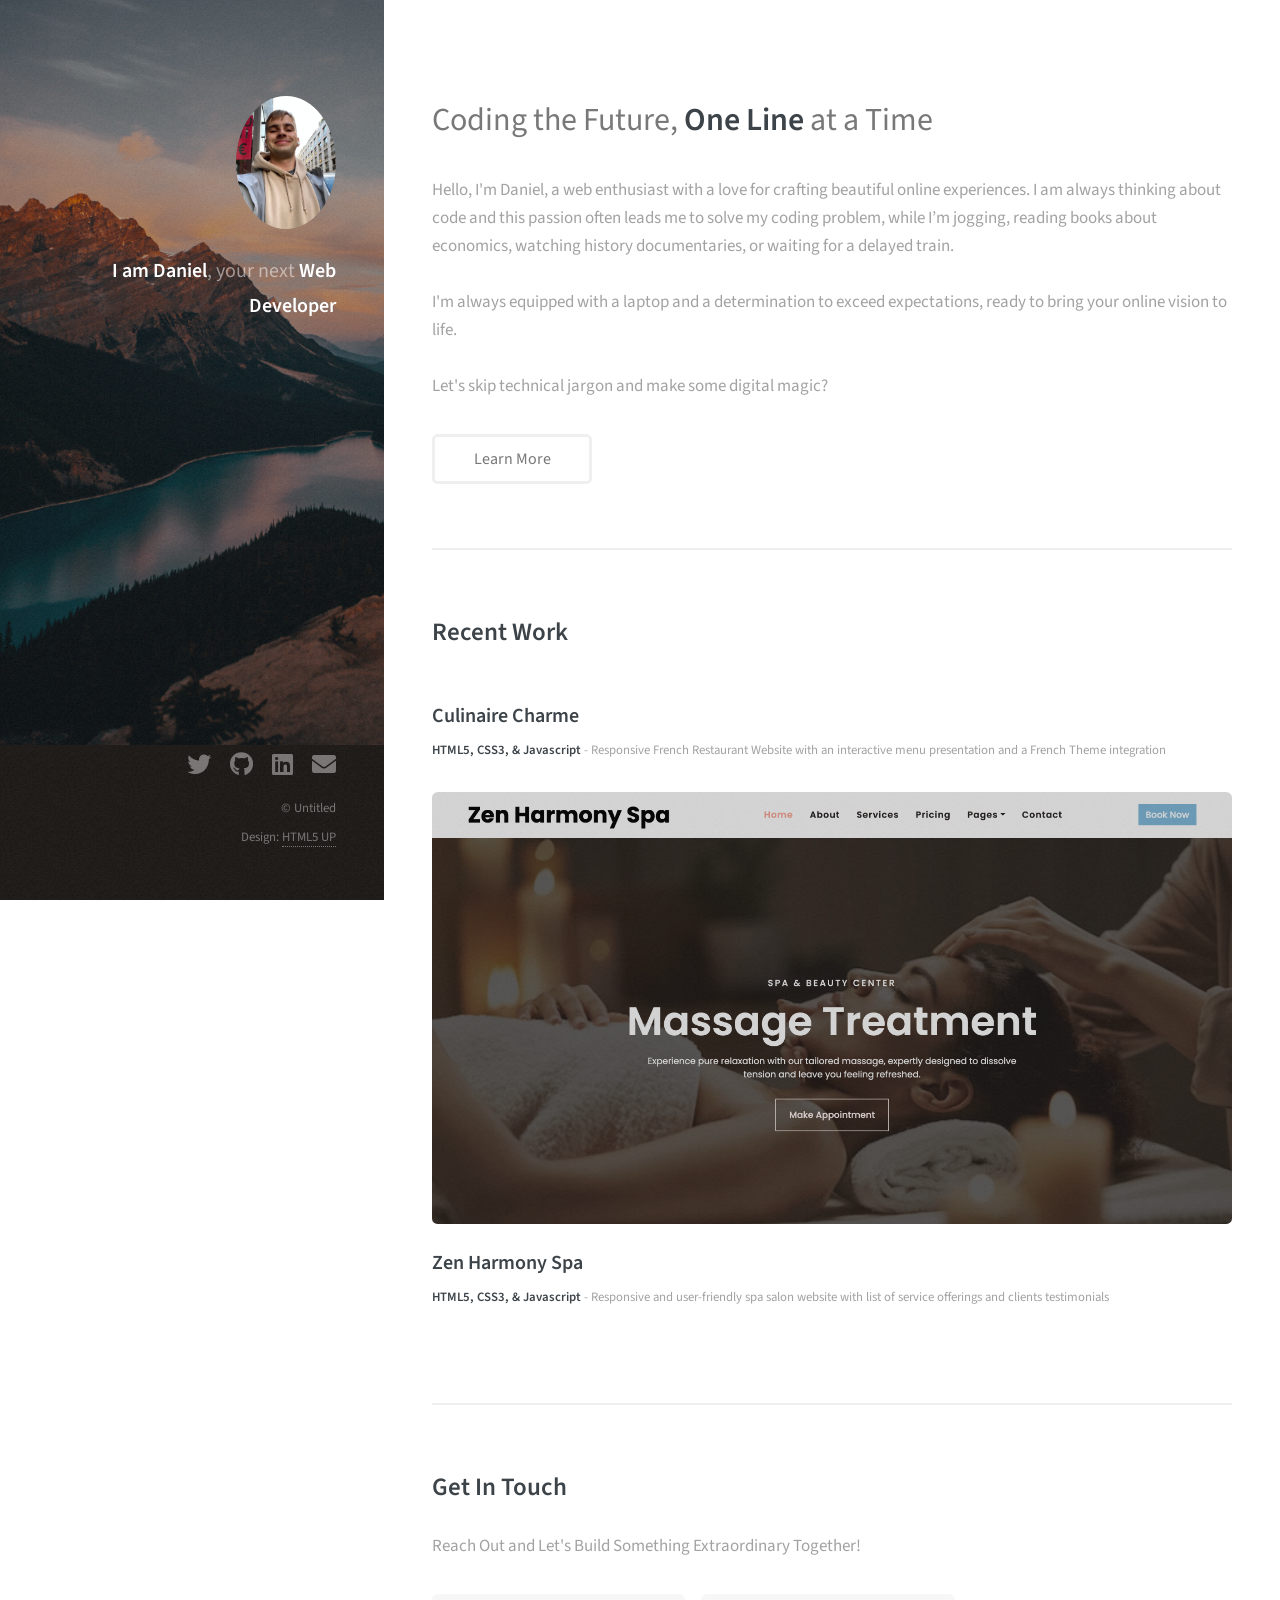
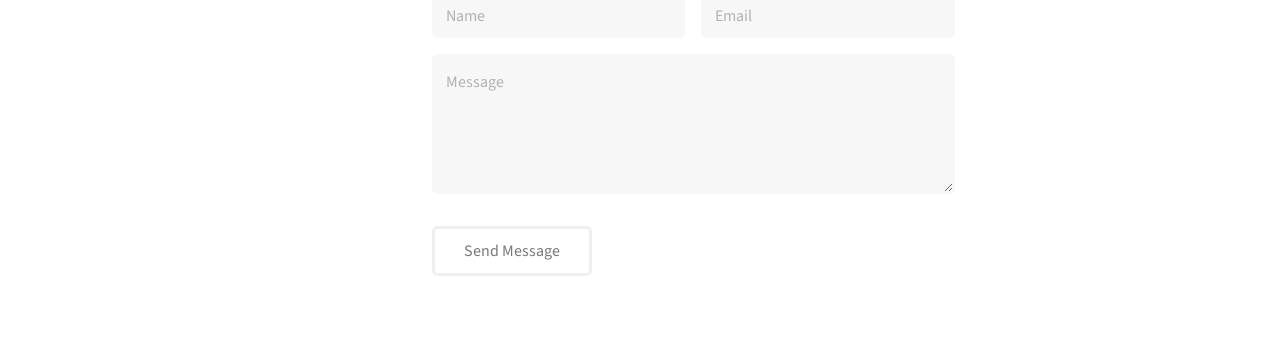
==== commit cae0d65f: "Update index.html" ====
--- a/portoflio page/index.html
+++ b/portoflio page/index.html
@@ -19,7 +19,7 @@
 	<header id="header">
 		<div class="inner">
 			<a href="#" class="image avatar"><img
-					src="/Users/danielgorbachev/Desktop/100 Devs/headshots/1586202055423.jpeg" alt="" /></a>
+					src="images/avatar.jpg" alt="" /></a>
 			<h1><strong>I am Daniel</strong>, your next<br />
 				<strong>Web Developer</strong>
 			</h1>
@@ -494,4 +494,4 @@
 
 </body>
 
-</html>+</html>
